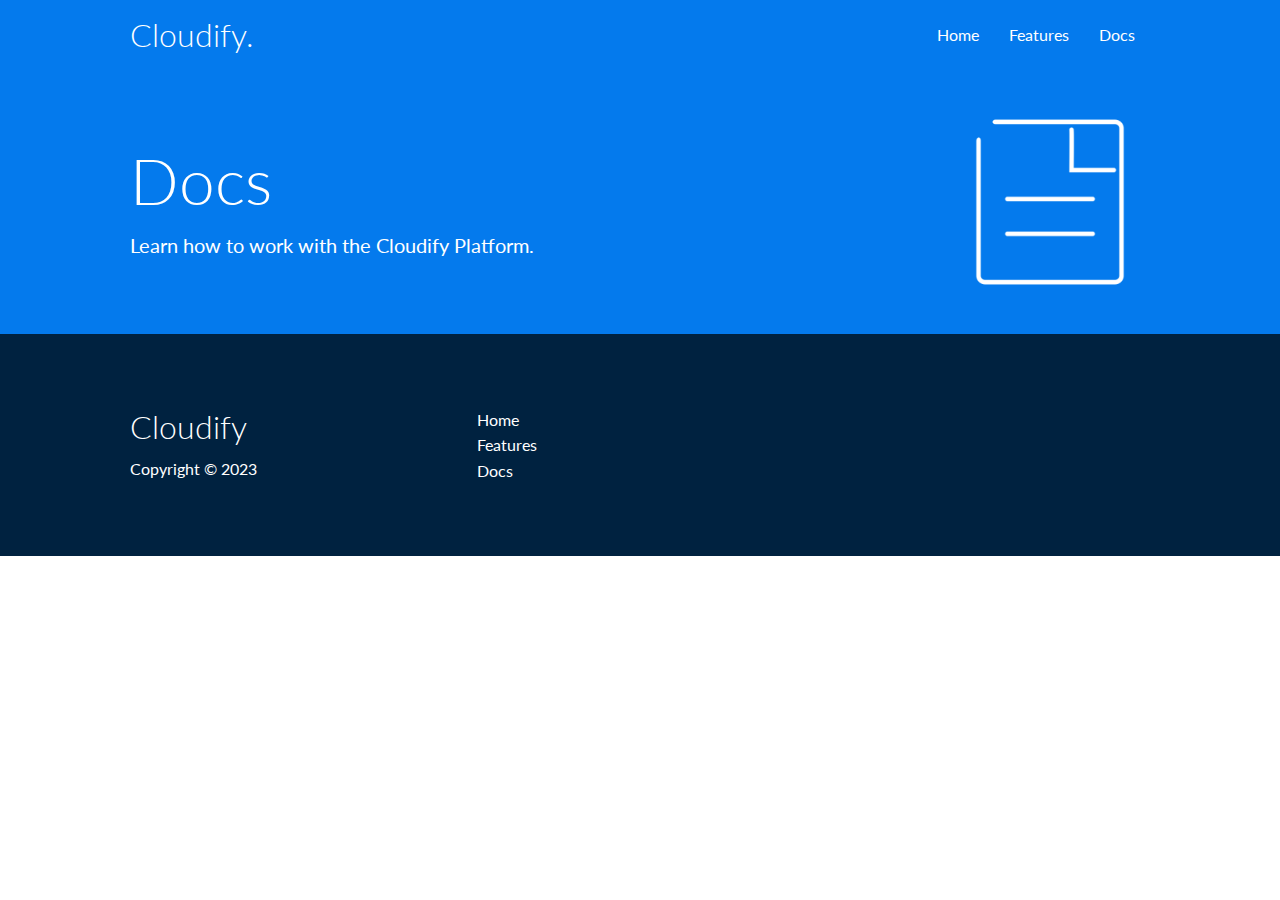
==== docs.html @ 223ef6c1 "completed features page" ====
<!DOCTYPE html>
<html lang="en">
<head>
    <meta charset="UTF-8">
    <meta http-equiv="X-UA-Compatible" content="IE=edge">
    <meta name="viewport" content="width=device-width, initial-scale=1.0">
    <link rel="stylesheet" href="https://cdnjs.cloudflare.com/ajax/libs/font-awesome/6.2.1/css/all.min.css" integrity="sha512-MV7K8+y+gLIBoVD59lQIYicR65iaqukzvf/nwasF0nqhPay5w/9lJmVM2hMDcnK1OnMGCdVK+iQrJ7lzPJQd1w==" crossorigin="anonymous" referrerpolicy="no-referrer" />
    <link rel="stylesheet" href="css/utility.css">
    <link rel="stylesheet" href="css/style.css">
    <title>Cloudify | Cloud Hosting For Everyone</title>
</head>
<body>
    <!-- Navbar -->
    <div class="navbar">
        <div class="container flex">
            <h1 class="logo">Cloudify.</h1>
            <nav>
                <ul>
                    <li><a href="index.html">Home</a></li>
                    <li><a href="features.html">Features</a></li>
                    <li><a href="docs.html">Docs</a></li>
                </ul>
            </nav>
        </div>
    </div>

    <!-- Header -->
    <section class="docs-header bg-primary py-3">
        <div class="container grid">
            <div>
                <h1 class="xl">Docs</h1>
                <p class="lead">Learn how to work with the Cloudify Platform.</p>
            </div>

            <img src="images/docs.png" alt="server">
        </div>
    </section>

    <!-- Docs-Main -->
    

    <!-- Footer -->
    <footer class="footer bg-dark py-5">
        <div class="container grid grid-3">
            <div>
                <h1>Cloudify</h1>
                <p>Copyright &copy; 2023</p>
            </div>

            <nav>
                <ul>
                    <li><a href="index.html">Home</a></li>
                    <li><a href="features.html">Features</a></li>
                    <li><a href="docs.html">Docs</a></li>
                </ul>
            </nav>

            <div class="social">
                <a href="https://github.com/0xVedansh"><i class="fab fa-github fa-2x"></i></a>
                <a href="https://www.linkedin.com/in/0xvedansh/"><i class="fab fa-linkedin fa-2x"></i></a>
                <a href="https://twitter.com/0xVedansh"><i class="fab fa-twitter fa-2x"></i></a>
                <a href="https://www.instagram.com/__.vedansh.__/"><i class="fab fa-instagram fa-2x"></i></a>
            </div>
        </div>
    </footer>
</body>
</html>
---- css/utility.css ----
/* Utility Classes */
.container{
    max-width: 1100px;
    margin: 0px auto;
    overflow: auto;
    padding: 0px 40px;
}

.card{
    background-color: #fff;
    color: #333;
    border-radius: 10px;
    padding: 20px;
    margin: 10px;
    box-shadow: 0 3px 10px rgba(0, 0, 0, 0.2);
}

.btn{
    display: inline-block;
    padding: 10px 25px;
    cursor: pointer;
    background-color: var(--primary-color);
    border: none;
    color: #fff;
    border-radius: 5px;
    font-size: 16px;
}

.btn-outline{
    background-color: transparent;
    border: 1px solid #fff;
}

.btn:hover{
    transform: scale(0.98);
}

/* Backgrounds and Colored Buttons */
.bg-primary,
.btn-primary{
    background-color: var(--primary-color);
    color: #fff;
}

.bg-secondary,
.btn-secondary{
    background-color: var(--secondary-color);
    color: #fff;
}

.bg-dark,
.btn-dark{
    background-color: var(--dark-color);
    color: #fff;
}

.bg-primary a,
.btn-primary a,
.bg-secondary a,
.btn-secondary a,
.bg-dark a,
.btn-dark a{
    color: #fff;
}

.bg-light,
.btn-light{
    background-color: var(--light-color);
    color: #333;
}

.lead{
    font-size: 20px;
}

.sm{
    font-size: 1rem;
}

.md{
    font-size: 2rem;
}

.lg{
    font-size: 3rem;
}

.xl{
    font-size: 4rem;
}

.text-center{
    text-align: center;
}

.flex{
    display: flex;
    justify-content: center;
    align-items: center;
    height: 100%;
}

.grid{
    display: grid;
    grid-template-columns: repeat(2, 1fr);
    gap: 20px;
    justify-content: center;
    align-items: center;
    height: 100%;
}

.grid-3{
    grid-template-columns: repeat(3, 1fr);
}

/* Margin */
.my-1{
    margin: 1rem 0;
}

.my-2{
    margin: 1.5rem 0;
}

.my-3{
    margin: 2rem 0;
}

.my-4{
    margin: 3rem 0;
}

.my-5{
    margin: 4rem 0;
}

.m-1{
    margin: 1rem;
}

.m-2{
    margin: 1.5rem;
}

.m-3{
    margin: 2rem;
}

.m-4{
    margin: 3rem;
}

.m-5{
    margin: 4rem;
}

/* Padding */
.py-1{
    padding: 1rem 0;
}

.py-2{
    padding: 1.5rem 0;
}

.py-3{
    padding: 2rem 0;
}

.py-4{
    padding: 3rem 0;
}

.py-5{
    padding: 4rem 0;
}

.p-1{
    padding: 1rem;
}

.p-2{
    padding: 1.5rem;
}

.p-3{
    padding: 2rem;
}

.p-4{
    padding: 3rem;
}

.p-5{
    padding: 4rem;
}
---- css/style.css ----
@import url('https://fonts.googleapis.com/css2?family=Lato:wght@300&display=swap');

/* CSS Reset */
*{
    margin: 0px;
    padding: 0px;
    box-sizing: border-box;
}

/* CSS Variable */
:root{
    --primary-color: #047aed;
    --secondary-color: #1c3fa8;
    --dark-color: #002240;
    --light-color: #f4f4f4;
}

body{
    font-family: 'Lato', sans-serif;
    color: #333;
    line-height: 1.6;
}

ul{
    list-style-type: none;
}

a{
    text-decoration: none;
    color: #333;
}

h1,h2{
    font-weight: 300;
    line-height: 1.2;
    margin: 10px 0px;
}

p{
    margin: 10px 0px;
}

img{
    width: 100%;
}

/* Navbar */
.navbar{
    background-color: var(--primary-color);
    color: #fff;
    height: 70px;
}

.navbar ul{
    display: flex;
}

.navbar a{
    color: #fff;
    padding: 10px;
    margin: 0px 5px;
}

.navbar a:hover{
    border-bottom: 2px solid #fff;
}

.navbar .flex{
    justify-content: space-between;
}

/* Showcase */
.showcase{
    height: 400px;
    background-color: var(--primary-color);
    color: #fff;
    position: relative;
}

.showcase h1{
    font-size: 40px;
}

.showcase p{
    margin: 20px 0;
}

.showcase .grid{
    overflow: visible;
    grid-template-columns: 55% 45%;
    gap: 30px;
}

.showcase-form{
    position: relative;
    top: 60px;
    height: 350px;
    width: 400px;
    padding: 40px;
    z-index: 100;
    justify-self: flex-end;
}

.showcase-form .form-control{
    margin: 30px 0px;
}

.showcase input[type="Text"],
.showcase input[type="Email"]{
    border: 0;
    border-bottom: 1px solid #b4becb;
    width: 100%;
    padding: 3px;
    font-size: 16px;
}

.showcase-form input:focus{
    outline: none;
}

.showcase::before,
.showcase::after{
    content: "";
    position: absolute;
    height: 100px;
    bottom: -70px;
    right: 0px;
    left: 0px;
    background-color: #fff;
    transform: skewY(-3deg);
    -webkit-transform: skewY(-3deg);
    -moz-transform: skewY(-3deg);
    -ms-transform: skewY(-3deg);
}

/* Stats */
.stats{
    padding-top: 100px;
}

.stats-heading{
    max-width: 500px;
    margin: auto;
}

.stats .grid h3{
    font-size: 35px;
}

.stats .grid p{
    font-size: 20px;
    font-weight: bold;
}

/* CLI */
.cli .grid{
    grid-template-columns: repeat(3, 1fr);
    grid-template-rows: repeat(2, 1fr);
}

.cli .grid > *:first-child{
    grid-column: 1 / span 2;
    grid-row: 1 / span 2;
}

/* Cloud */
.cloud .grid{
    grid-template-columns: 4fr 3fr;
}

/* Languages */
.languages .flex{
    flex-wrap: wrap;
}

.languages .card{
    text-align: center;
    margin: 18px 10px 40px;
    transition: transform 0.2s ease-in;
}

.languages .card h4{
    font-size: 20px;
    margin-bottom: 10px;
}

.languages .card:hover{
    transform: translateY(-15px);
}

/* Features and Docs .html */
.features-header img, .docs-header img{
    width: 200px;
    justify-self: flex-end;
}

.features-sub-header img{
    width: 300px;
    justify-self: flex-end;
}

.features-main .card > i{
    margin-right: 20px;
}

.features-main .grid{
    padding: 30px;
}

.features-main .grid > *:first-child{
    grid-column: 1 / span 3;
}

.features-main .grid > *:nth-child(2){
    grid-column: 1 / span 2;
}

/* Footer */
.footer .social a{
    margin: 0px 10px;
}

/* Tablets and under */
@media(max-width: 768px){
    .grid,
    .showcase .grid,
    .stats .grid,
    .cli .grid,
    .cloud .grid{
        grid-template-columns: 1fr;
        grid-template-rows: 1fr;
    }

    .showcase{
        height: auto;
    }

    .showcase-text{
        text-align: center;
        margin-top: 40px;
    }

    .showcase-form{
        justify-self: center;
        margin: auto;
    }

    .cli .grid > *:first-child{
        grid-column: 1;
        grid-row: 1;
}

/* Mobiles */
@media(max-width: 500px){
    .navbar{
        height: 110px;
    }

    .navbar .flex{
        flex-direction: column;
    }

    .navbar ul{
        padding: 10px;
        background-color: rgba(0, 0, 0, 0.1);
    }
}}
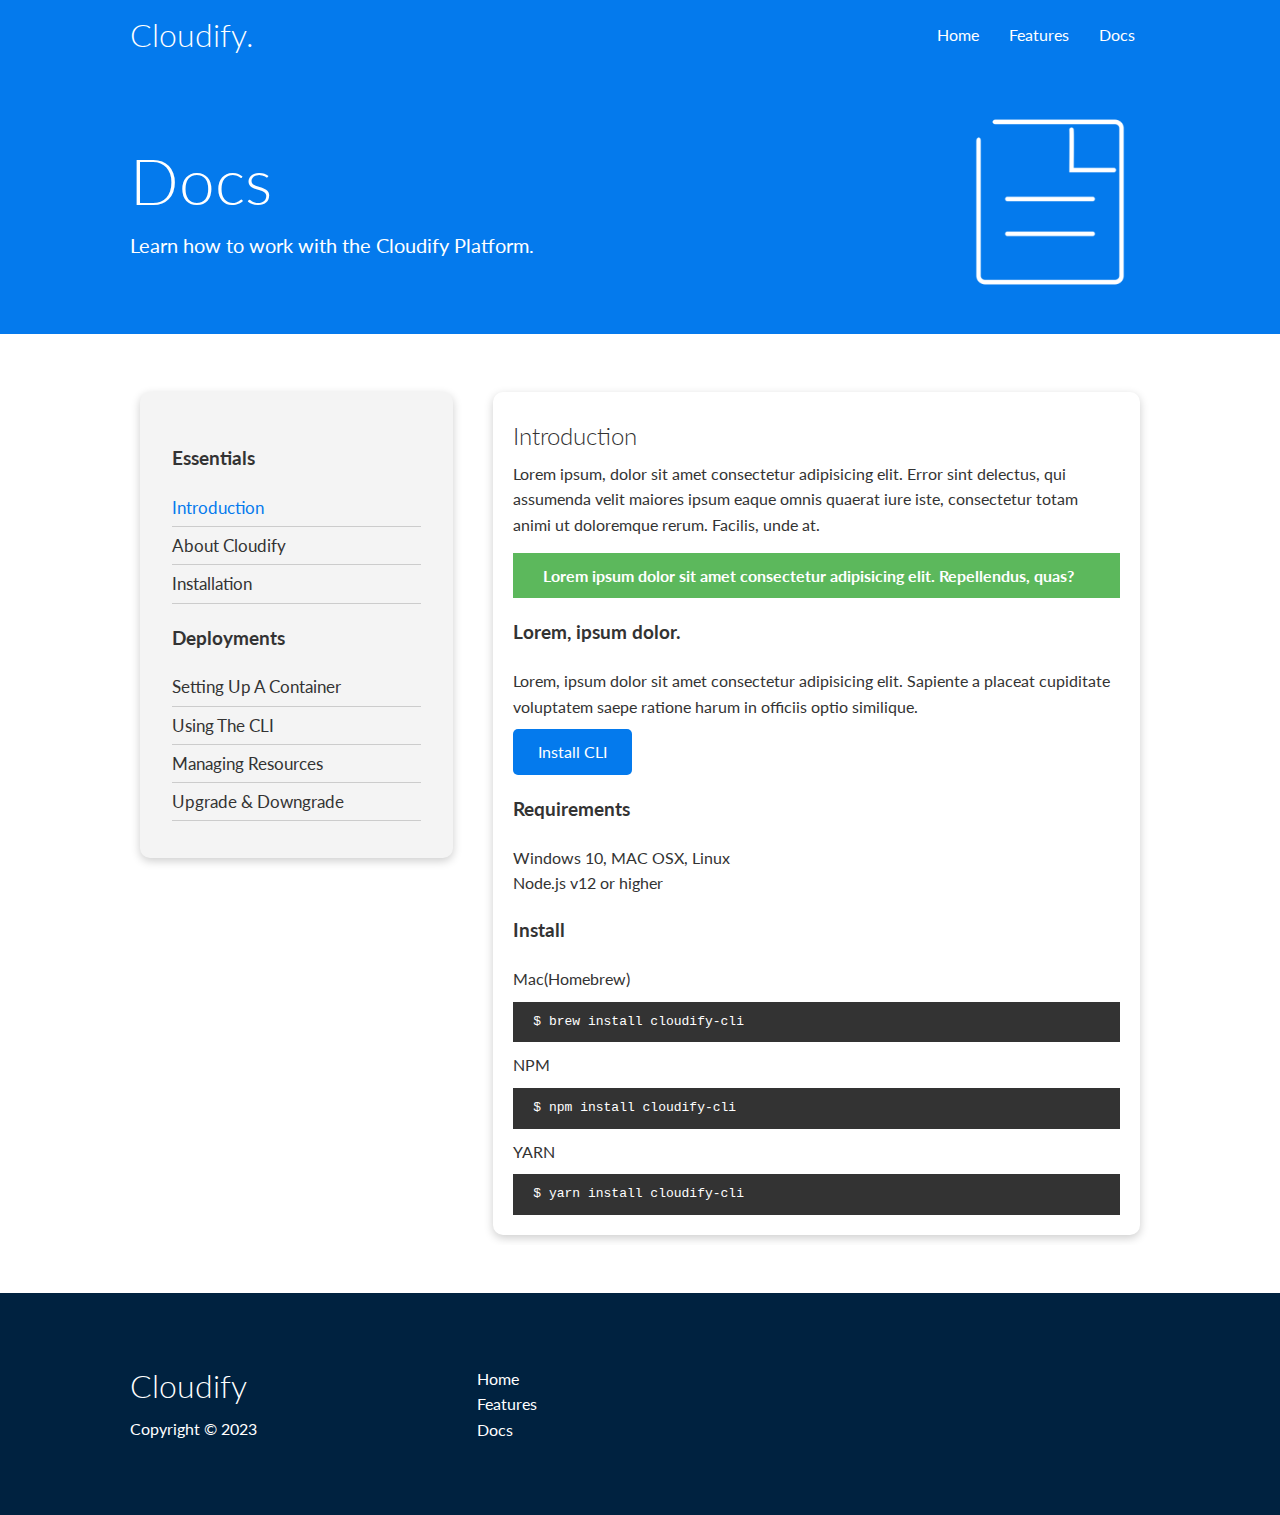
==== commit 7b4bd107: "completed features and docs page and added animations" ====
--- a/docs.html
+++ b/docs.html
@@ -24,7 +24,7 @@
         </div>
     </div>
 
-    <!-- Header -->
+    <!--Docs Header -->
     <section class="docs-header bg-primary py-3">
         <div class="container grid">
             <div>
@@ -37,7 +37,62 @@
     </section>
 
     <!-- Docs-Main -->
-    
+    <section class="docs-main my-4">
+        <div class="container grid">
+            <div class="card bg-light p-3">
+                <h3 class="my-2">Essentials</h3>
+                <nav>
+                    <ul>
+                        <li><a class="text-primary" href="#">Introduction</a></li>
+                        <li><a href="#">About Cloudify</a></li>
+                        <li><a href="#">Installation</a></li>
+                    </ul>
+                </nav>
+                
+                <h3 class="my-2">Deployments</h3>
+                <nav>
+                    <ul>
+                        <li><a href="#">Setting Up A Container</a></li>
+                        <li><a href="#">Using The CLI</a></li>
+                        <li><a href="#">Managing Resources</a></li>
+                        <li><a href="#">Upgrade & Downgrade</a></li>
+                    </ul>
+                </nav>
+
+            </div>
+
+            <div class="card">
+                <h2>Introduction</h2>
+                <p>Lorem ipsum, dolor sit amet consectetur adipisicing elit. Error sint delectus, qui assumenda velit maiores ipsum eaque omnis quaerat iure iste, consectetur totam animi ut doloremque rerum. Facilis, unde at.</p>
+                
+                <div class="alert alert-success">
+                    <i class="fas fa-info"></i>Lorem ipsum dolor sit amet consectetur adipisicing elit. Repellendus, quas?
+                </div>
+
+                <h3>Lorem, ipsum dolor.</h3>
+                <p>Lorem, ipsum dolor sit amet consectetur adipisicing elit. Sapiente a placeat cupiditate voluptatem saepe ratione harum in officiis optio similique.</p>
+                <a href="#" class="btn btn-primary">Install CLI</a>
+
+                <h3>Requirements</h3>
+                <ul>
+                    <li>Windows 10, MAC OSX, Linux</li>
+                    <li>Node.js v12 or higher</li>
+                </ul>
+
+                <h3>Install</h3>
+                <p>Mac(Homebrew)</p>
+                <pre><code>$ brew install cloudify-cli</code></pre>
+
+                <p>NPM</p>
+                <pre><code>$ npm install cloudify-cli</code></pre>
+
+                <p>YARN</p>
+                <pre><code>$ yarn install cloudify-cli</code></pre>
+
+            </div>
+
+        </div>
+    </section>
 
     <!-- Footer -->
     <footer class="footer bg-dark py-5">
--- a/css/utility.css
+++ b/css/utility.css
@@ -54,6 +54,12 @@
     color: #fff;
 }
 
+.bg-light,
+.btn-light{
+    background-color: var(--light-color);
+    color: #333;
+}
+
 .bg-primary a,
 .btn-primary a,
 .bg-secondary a,
@@ -63,12 +69,24 @@
     color: #fff;
 }
 
-.bg-light,
-.btn-light{
-    background-color: var(--light-color);
-    color: #333;
-}
-
+/* Text-colors */
+.text-primary{
+    color: var(--primary-color);
+}
+
+.text-secondary{
+    color: var(--secondary-color);
+}
+
+.text-dark{
+    color: var(--dark-color);
+}
+
+.text-light{
+    color: var(--light-color);
+}
+
+/* Text-sizes */
 .lead{
     font-size: 20px;
 }
@@ -91,6 +109,28 @@
 
 .text-center{
     text-align: center;
+}
+
+/* Alert */
+.alert{
+    background-color: var(--light-color);
+    padding: 10px 20px;
+    font-weight: bold;
+    margin: 15px 0;
+}
+
+.alert i{
+    margin-right: 10px;
+}
+
+.alert-success{
+    background-color: var(--success-color);
+    color: #fff;
+}
+
+.alert-error{
+    background-color: var(--error-color);
+    color: #fff;
 }
 
 .flex{
--- a/css/style.css
+++ b/css/style.css
@@ -13,6 +13,12 @@
     --secondary-color: #1c3fa8;
     --dark-color: #002240;
     --light-color: #f4f4f4;
+    --success-color: #5cb85c;
+    --error-color: #d9534f;
+}
+
+html{
+    scroll-behavior: smooth;
 }
 
 body{
@@ -30,7 +36,8 @@
     color: #333;
 }
 
-h1,h2{
+h1,
+h2{
     font-weight: 300;
     line-height: 1.2;
     margin: 10px 0px;
@@ -42,6 +49,13 @@
 
 img{
     width: 100%;
+}
+
+code,
+pre{
+    background-color: #333;
+    color: #fff;
+    padding: 10px;
 }
 
 /* Navbar */
@@ -51,8 +65,13 @@
     height: 70px;
 }
 
+.navbar h1{
+    animation: slideInFromTop 1.2s ease-in;
+}
+
 .navbar ul{
     display: flex;
+    animation: slideInFromTop 1.2s ease-in;
 }
 
 .navbar a{
@@ -89,6 +108,10 @@
     overflow: visible;
     grid-template-columns: 55% 45%;
     gap: 30px;
+}
+
+.showcase-text{
+    animation: slideInFromLeft 1.2s ease-in;
 }
 
 .showcase-form{
@@ -99,6 +122,7 @@
     padding: 40px;
     z-index: 100;
     justify-self: flex-end;
+    animation: slideInFromRight 1.2s ease-in;
 }
 
 .showcase-form .form-control{
@@ -136,6 +160,7 @@
 /* Stats */
 .stats{
     padding-top: 100px;
+    animation: slideInFromBottom 1.2s ease-in;
 }
 
 .stats-heading{
@@ -189,7 +214,8 @@
 }
 
 /* Features and Docs .html */
-.features-header img, .docs-header img{
+.features-header img, 
+.docs-header img{
     width: 200px;
     justify-self: flex-end;
 }
@@ -215,39 +241,138 @@
     grid-column: 1 / span 2;
 }
 
+/* Docs */
+.docs-main h3{
+    margin: 20px 0;
+}
+
+.docs-main .grid{
+    grid-template-columns: 1fr 2fr;
+    align-items: flex-start;
+}
+
+.docs-main nav li{
+    font-size: 17px;
+    padding-bottom: 5px;
+    margin-bottom: 5px;
+    border-bottom: 1px solid #ccc;
+}
+
+.docs-main a:hover{
+    font-weight: bold;
+}
+
 /* Footer */
 .footer .social a{
     margin: 0px 10px;
 }
 
+.fa-github:hover{
+    color: #000000;
+}
+
+.fa-linkedin:hover{
+    color: #0072b1;
+}
+
+.fa-twitter:hover{
+    color: #1C9CEA;
+}
+
+.fa-instagram:hover{
+    color: #B32E87;
+}
+
+/* Animations */
+@keyframes slideInFromLeft{
+    0%{
+        transform: translateX(-100%);
+    }
+
+    100%{
+        transform: translateX(0);
+    }
+}
+
+@keyframes slideInFromRight{
+    0%{
+        transform: translateX(100%);
+    }
+
+    100%{
+        transform: translateX(0);
+    }
+}
+
+@keyframes slideInFromTop{
+    0%{
+        transform: translateY(-100%);
+    }
+
+    100%{
+        transform: translateX(0);
+    }
+}
+
+@keyframes slideInFromBottom{
+    0%{
+        transform: translateY(100%);
+    }
+
+    100%{
+        transform: translateX(0);
+    }
+}
+    
 /* Tablets and under */
 @media(max-width: 768px){
     .grid,
     .showcase .grid,
     .stats .grid,
     .cli .grid,
-    .cloud .grid{
+    .cloud .grid
+    .features-main .grid,
+    .docs-main .grid{
         grid-template-columns: 1fr;
         grid-template-rows: 1fr;
     }
 
-    .showcase{
-        height: auto;
-    }
-
-    .showcase-text{
-        text-align: center;
-        margin-top: 40px;
-    }
-
-    .showcase-form{
-        justify-self: center;
-        margin: auto;
-    }
-
-    .cli .grid > *:first-child{
-        grid-column: 1;
-        grid-row: 1;
+.showcase{
+    height: auto;
+}
+
+.showcase-text{
+    text-align: center;
+    margin-top: 40px;
+    animation: slideInFromTop 1.2s ease-in;
+}
+
+.showcase-form{
+    justify-self: center;
+    margin: auto;
+    animation: slideInFromBottom 1.2s ease-in;
+}
+
+.cli .grid > *:first-child{
+    grid-column: 1;
+    grid-row: 1;
+}
+
+.features-header,
+.features-sub-header,
+.docs-header{
+    text-align: center;
+}
+
+.features-header img,
+.features-sub-header img,
+.docs-header img{
+    justify-self: center;
+}
+
+.features-main .grid > *:first-child,
+.features-main .grid > *:nth-child(2){
+    grid-column: 1;
 }
 
 /* Mobiles */
